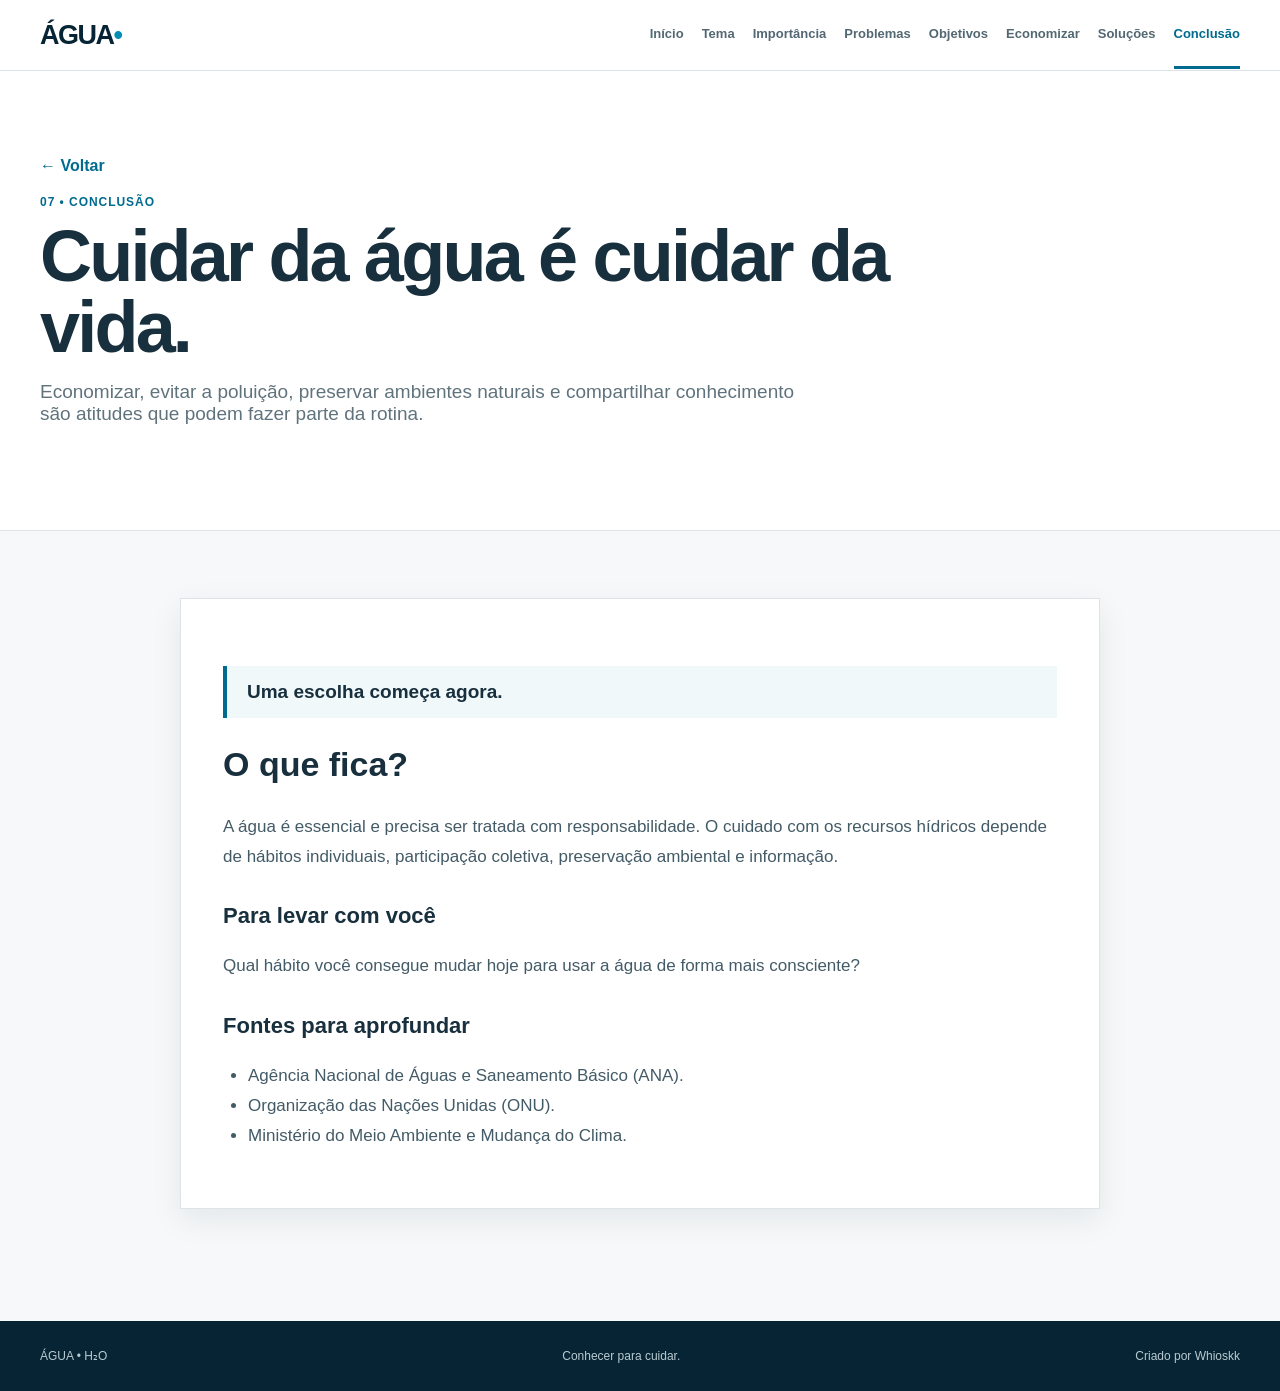
==== conclusao.html @ 2ea6c3ad "Adicionar página Conclusão" ====
<!doctype html><html lang="pt-BR"><head><meta charset="utf-8"><meta name="viewport" content="width=device-width,initial-scale=1"><title>Conclusão | Água</title><link rel="stylesheet" href="styles.css"></head><body><header class="top"><div class="topbar"><a class="brand" href="index.html">ÁGUA<span>•</span></a><nav class="menu"><a href="index.html">Início</a><a href="tema.html">Tema</a><a href="importancia.html">Importância</a><a href="problemas.html">Problemas</a><a href="objetivos.html">Objetivos</a><a href="economizar.html">Economizar</a><a href="solucoes.html">Soluções</a><a class="active" href="conclusao.html">Conclusão</a></nav></div></header><main><section class="hero"><div class="container"><a class="back" href="index.html">← Voltar</a><div class="kicker">07 • Conclusão</div><h1>Cuidar da água é cuidar da vida.</h1><p>Economizar, evitar a poluição, preservar ambientes naturais e compartilhar conhecimento são atitudes que podem fazer parte da rotina.</p></div></section><section class="container"><div class="article"><div class="quote">Uma escolha começa agora.</div><h2>O que fica?</h2><p>A água é essencial e precisa ser tratada com responsabilidade. O cuidado com os recursos hídricos depende de hábitos individuais, participação coletiva, preservação ambiental e informação.</p><h3>Para levar com você</h3><p>Qual hábito você consegue mudar hoje para usar a água de forma mais consciente?</p><h3>Fontes para aprofundar</h3><ul><li>Agência Nacional de Águas e Saneamento Básico (ANA).</li><li>Organização das Nações Unidas (ONU).</li><li>Ministério do Meio Ambiente e Mudança do Clima.</li></ul></div></section></main><footer class="footer"><div class="footerin"><span>ÁGUA • H₂O</span><span>Conhecer para cuidar.</span><span>Criado por Whioskk</span></div></footer></body></html>
---- styles.css ----
:root{--blue:#006b8f;--blue2:#008eb7;--deep:#062433;--ink:#182f3d;--muted:#60737d;--bg:#f6f8f9;--white:#fff;--line:#dce4e8;--red:#d9272e;--shadow:0 10px 30px rgba(11,39,53,.08)}*{box-sizing:border-box}html{scroll-behavior:smooth}body{margin:0;background:var(--bg);color:var(--ink);font-family:Arial,Helvetica,sans-serif}a{text-decoration:none;color:inherit}.top{background:#fff;border-bottom:1px solid var(--line);position:sticky;top:0;z-index:50}.topbar{max-width:1240px;margin:auto;height:70px;padding:0 20px;display:flex;align-items:center;justify-content:space-between}.brand{font-size:27px;font-weight:900;letter-spacing:-1.5px;color:var(--deep)}.brand span{color:var(--blue2)}.menu{display:flex;gap:18px;align-items:center}.menu a{font-size:13px;font-weight:700;color:#536873;padding:25px 0;border-bottom:3px solid transparent}.menu a:hover,.menu a.active{color:var(--blue);border-color:var(--blue)}.ticker{background:var(--deep);color:#fff;font-size:12px}.tickerin{max-width:1240px;margin:auto;padding:9px 20px;display:flex;gap:15px}.ticker b{color:#8fe6f4}.container{max-width:1240px;margin:auto;padding:32px 20px}.hero{background:#fff;border-bottom:1px solid var(--line);padding:54px 0}.heroGrid{display:grid;grid-template-columns:1.45fr .75fr;gap:30px}.kicker{color:var(--blue);font-size:12px;font-weight:900;text-transform:uppercase;letter-spacing:.08em}.hero h1{font-size:clamp(42px,6vw,72px);line-height:.98;letter-spacing:-2.8px;margin:12px 0 18px;max-width:850px}.hero p{font-size:19px;color:var(--muted);max-width:760px}.waterbox{min-height:340px;border-radius:4px;background:linear-gradient(155deg,#b9edf4,#008cb5 60%,#004b6a);position:relative;overflow:hidden;box-shadow:var(--shadow)}.waterbox:before{content:"";position:absolute;inset:-80%;background:repeating-radial-gradient(ellipse,transparent 0 24px,#ffffff20 25px 27px,transparent 28px 55px);animation:flow 12s linear infinite}.waterline{position:absolute;left:-10%;width:120%;height:100px;border-radius:50%;bottom:55px;background:#ffffff25;animation:wave 5s ease-in-out infinite}.drop{position:absolute;border:1px solid #ffffff55;border-radius:50%;animation:float 4s ease-in-out infinite}.d1{width:50px;height:50px;right:70px;top:65px}.d2{width:20px;height:20px;left:60px;top:100px;animation-delay:-2s}.waterlabel{position:absolute;bottom:22px;left:25px;color:#fff;z-index:2}.waterlabel strong{display:block;font-size:48px}.grid{display:grid;grid-template-columns:repeat(3,1fr);gap:20px}.sectionTitle{display:flex;align-items:end;justify-content:space-between;border-bottom:2px solid var(--deep);margin:12px 0 20px;padding-bottom:10px}.sectionTitle h2{margin:0;font-size:25px}.sectionTitle a{font-size:12px;color:var(--blue);font-weight:800}.card{background:#fff;border:1px solid var(--line);box-shadow:var(--shadow);border-radius:4px;overflow:hidden;transition:.25s}.card:hover{transform:translateY(-4px);box-shadow:0 15px 35px rgba(11,39,53,.13)}.cardTop{height:8px;background:var(--blue)}.cardBody{padding:22px}.cardBody h3{font-size:23px;line-height:1.12;margin:5px 0 10px}.cardBody p{color:var(--muted);line-height:1.6}.meta{font-size:11px;color:var(--blue);font-weight:900;text-transform:uppercase}.arrow{font-weight:900;color:var(--blue);font-size:13px}.article{max-width:920px;margin:35px auto;background:#fff;border:1px solid var(--line);padding:42px;box-shadow:var(--shadow)}.article h2{font-size:34px;line-height:1.1}.article h3{font-size:22px;margin-top:32px}.article p,.article li{font-size:17px;line-height:1.75;color:#435b67}.article ul{padding-left:25px}.quote{border-left:4px solid var(--blue);padding:15px 20px;background:#f0f8fa;margin:25px 0;font-size:19px;font-weight:700}.back{display:inline-block;margin-bottom:20px;color:var(--blue);font-weight:800}.footer{margin-top:45px;background:var(--deep);color:#b9cbd2}.footerin{max-width:1240px;margin:auto;padding:28px 20px;display:flex;justify-content:space-between;font-size:12px}.mobileMenu{display:none}@keyframes flow{to{transform:rotate(-12deg) translate(120px,80px)}}@keyframes wave{0%,100%{transform:translateX(-3%) rotate(-2deg)}50%{transform:translateX(3%) rotate(2deg)}}@keyframes float{0%,100%{transform:translateY(0)}50%{transform:translateY(-18px)}}@media(max-width:850px){.menu{display:none}.mobileMenu{display:block}.heroGrid{grid-template-columns:1fr}.waterbox{min-height:250px}.grid{grid-template-columns:1fr}.article{padding:25px}.hero{padding:35px 0}.hero h1{letter-spacing:-1.8px}.footerin{flex-direction:column;gap:8px}}
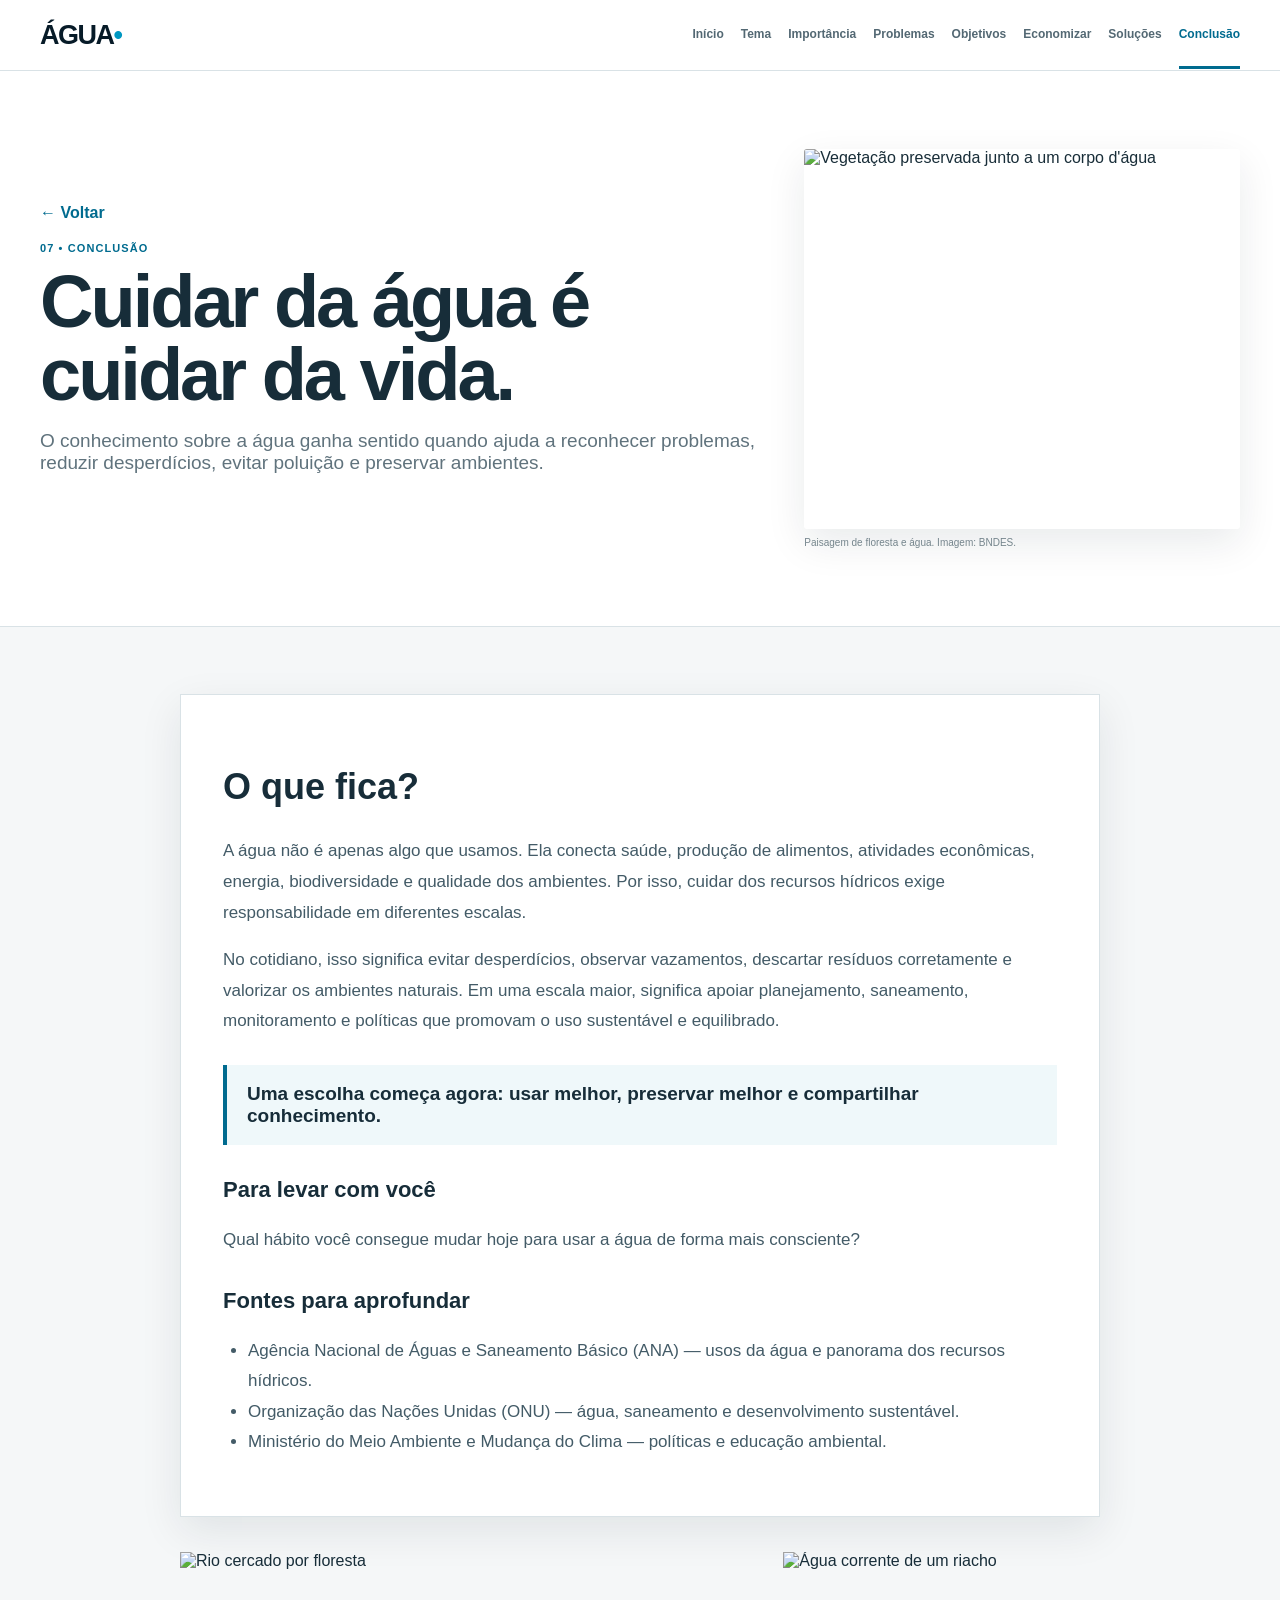
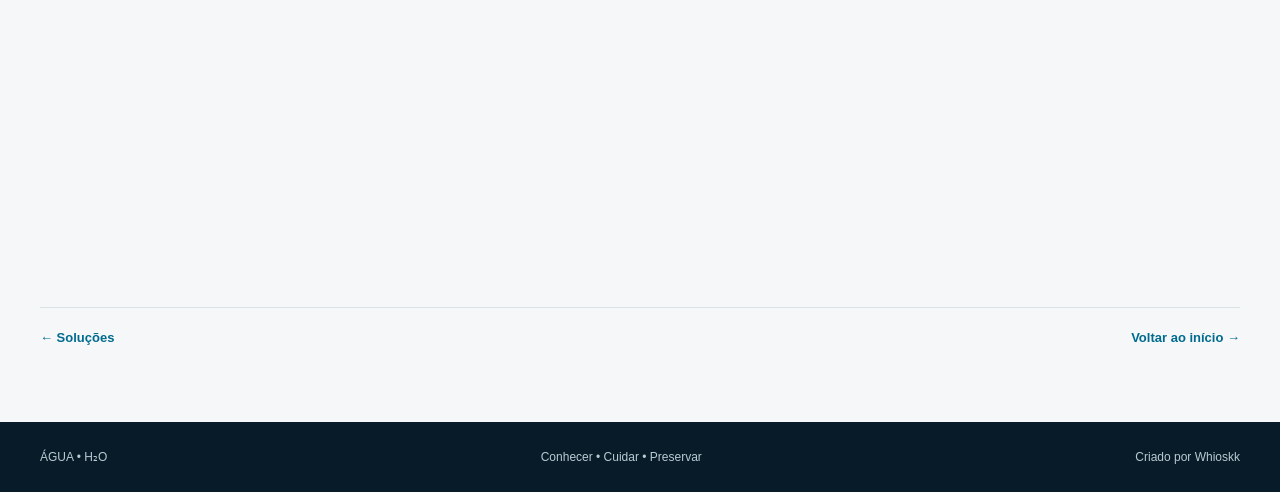
==== commit 13beed97: "Completar Conclusão com síntese, referências e fotografia" ====
--- a/conclusao.html
+++ b/conclusao.html
@@ -1 +1 @@
-<!doctype html><html lang="pt-BR"><head><meta charset="utf-8"><meta name="viewport" content="width=device-width,initial-scale=1"><title>Conclusão | Água</title><link rel="stylesheet" href="styles.css"></head><body><header class="top"><div class="topbar"><a class="brand" href="index.html">ÁGUA<span>•</span></a><nav class="menu"><a href="index.html">Início</a><a href="tema.html">Tema</a><a href="importancia.html">Importância</a><a href="problemas.html">Problemas</a><a href="objetivos.html">Objetivos</a><a href="economizar.html">Economizar</a><a href="solucoes.html">Soluções</a><a class="active" href="conclusao.html">Conclusão</a></nav></div></header><main><section class="hero"><div class="container"><a class="back" href="index.html">← Voltar</a><div class="kicker">07 • Conclusão</div><h1>Cuidar da água é cuidar da vida.</h1><p>Economizar, evitar a poluição, preservar ambientes naturais e compartilhar conhecimento são atitudes que podem fazer parte da rotina.</p></div></section><section class="container"><div class="article"><div class="quote">Uma escolha começa agora.</div><h2>O que fica?</h2><p>A água é essencial e precisa ser tratada com responsabilidade. O cuidado com os recursos hídricos depende de hábitos individuais, participação coletiva, preservação ambiental e informação.</p><h3>Para levar com você</h3><p>Qual hábito você consegue mudar hoje para usar a água de forma mais consciente?</p><h3>Fontes para aprofundar</h3><ul><li>Agência Nacional de Águas e Saneamento Básico (ANA).</li><li>Organização das Nações Unidas (ONU).</li><li>Ministério do Meio Ambiente e Mudança do Clima.</li></ul></div></section></main><footer class="footer"><div class="footerin"><span>ÁGUA • H₂O</span><span>Conhecer para cuidar.</span><span>Criado por Whioskk</span></div></footer></body></html>+<!doctype html><html lang="pt-BR"><head><meta charset="utf-8"><meta name="viewport" content="width=device-width,initial-scale=1"><meta name="description" content="Síntese sobre a importância da água e a responsabilidade de preservá-la."><title>Conclusão | Água</title><link rel="stylesheet" href="styles.css"></head><body><header class="top"><div class="topbar"><a class="brand" href="index.html">ÁGUA<span>•</span></a><nav class="menu"><a href="index.html">Início</a><a href="tema.html">Tema</a><a href="importancia.html">Importância</a><a href="problemas.html">Problemas</a><a href="objetivos.html">Objetivos</a><a href="economizar.html">Economizar</a><a href="solucoes.html">Soluções</a><a class="active" href="conclusao.html">Conclusão</a></nav></div></header><main><section class="hero"><div class="container heroGrid"><div><a class="back" href="index.html">← Voltar</a><div class="kicker">07 • Conclusão</div><h1>Cuidar da água é cuidar da vida.</h1><p>O conhecimento sobre a água ganha sentido quando ajuda a reconhecer problemas, reduzir desperdícios, evitar poluição e preservar ambientes.</p></div><div><img class="heroImage" src="https://agenciadenoticias.bndes.gov.br/export/sites/abn/.galleries/imagegallery/Reproducao-Agencia-Brasil.png" alt="Vegetação preservada junto a um corpo d'água" loading="eager"><div class="imageCaption">Paisagem de floresta e água. Imagem: BNDES.</div></div></div></section><section class="container"><div class="article"><h2>O que fica?</h2><p>A água não é apenas algo que usamos. Ela conecta saúde, produção de alimentos, atividades econômicas, energia, biodiversidade e qualidade dos ambientes. Por isso, cuidar dos recursos hídricos exige responsabilidade em diferentes escalas.</p><p>No cotidiano, isso significa evitar desperdícios, observar vazamentos, descartar resíduos corretamente e valorizar os ambientes naturais. Em uma escala maior, significa apoiar planejamento, saneamento, monitoramento e políticas que promovam o uso sustentável e equilibrado.</p><div class="quote">Uma escolha começa agora: usar melhor, preservar melhor e compartilhar conhecimento.</div><h3>Para levar com você</h3><p>Qual hábito você consegue mudar hoje para usar a água de forma mais consciente?</p><h3>Fontes para aprofundar</h3><ul><li>Agência Nacional de Águas e Saneamento Básico (ANA) — usos da água e panorama dos recursos hídricos.</li><li>Organização das Nações Unidas (ONU) — água, saneamento e desenvolvimento sustentável.</li><li>Ministério do Meio Ambiente e Mudança do Clima — políticas e educação ambiental.</li></ul></div><div class="photoStrip"><img src="https://newses.cgtn.com/n/BfJEA-CIA-EcA/BaGdIEA.jpg" alt="Rio cercado por floresta" loading="lazy"><img src="https://www.americanrivers.org/wp-content/uploads/2025/01/AdobeStock_509434408.jpeg" alt="Água corrente de um riacho" loading="lazy"></div><div class="nextnav"><a href="solucoes.html">← Soluções</a><a href="index.html">Voltar ao início →</a></div></section></main><footer class="footer"><div class="footerin"><span>ÁGUA • H₂O</span><span>Conhecer • Cuidar • Preservar</span><span>Criado por Whioskk</span></div></footer></body></html>
--- a/styles.css
+++ b/styles.css
@@ -1 +1 @@
-:root{--blue:#006b8f;--blue2:#008eb7;--deep:#062433;--ink:#182f3d;--muted:#60737d;--bg:#f6f8f9;--white:#fff;--line:#dce4e8;--red:#d9272e;--shadow:0 10px 30px rgba(11,39,53,.08)}*{box-sizing:border-box}html{scroll-behavior:smooth}body{margin:0;background:var(--bg);color:var(--ink);font-family:Arial,Helvetica,sans-serif}a{text-decoration:none;color:inherit}.top{background:#fff;border-bottom:1px solid var(--line);position:sticky;top:0;z-index:50}.topbar{max-width:1240px;margin:auto;height:70px;padding:0 20px;display:flex;align-items:center;justify-content:space-between}.brand{font-size:27px;font-weight:900;letter-spacing:-1.5px;color:var(--deep)}.brand span{color:var(--blue2)}.menu{display:flex;gap:18px;align-items:center}.menu a{font-size:13px;font-weight:700;color:#536873;padding:25px 0;border-bottom:3px solid transparent}.menu a:hover,.menu a.active{color:var(--blue);border-color:var(--blue)}.ticker{background:var(--deep);color:#fff;font-size:12px}.tickerin{max-width:1240px;margin:auto;padding:9px 20px;display:flex;gap:15px}.ticker b{color:#8fe6f4}.container{max-width:1240px;margin:auto;padding:32px 20px}.hero{background:#fff;border-bottom:1px solid var(--line);padding:54px 0}.heroGrid{display:grid;grid-template-columns:1.45fr .75fr;gap:30px}.kicker{color:var(--blue);font-size:12px;font-weight:900;text-transform:uppercase;letter-spacing:.08em}.hero h1{font-size:clamp(42px,6vw,72px);line-height:.98;letter-spacing:-2.8px;margin:12px 0 18px;max-width:850px}.hero p{font-size:19px;color:var(--muted);max-width:760px}.waterbox{min-height:340px;border-radius:4px;background:linear-gradient(155deg,#b9edf4,#008cb5 60%,#004b6a);position:relative;overflow:hidden;box-shadow:var(--shadow)}.waterbox:before{content:"";position:absolute;inset:-80%;background:repeating-radial-gradient(ellipse,transparent 0 24px,#ffffff20 25px 27px,transparent 28px 55px);animation:flow 12s linear infinite}.waterline{position:absolute;left:-10%;width:120%;height:100px;border-radius:50%;bottom:55px;background:#ffffff25;animation:wave 5s ease-in-out infinite}.drop{position:absolute;border:1px solid #ffffff55;border-radius:50%;animation:float 4s ease-in-out infinite}.d1{width:50px;height:50px;right:70px;top:65px}.d2{width:20px;height:20px;left:60px;top:100px;animation-delay:-2s}.waterlabel{position:absolute;bottom:22px;left:25px;color:#fff;z-index:2}.waterlabel strong{display:block;font-size:48px}.grid{display:grid;grid-template-columns:repeat(3,1fr);gap:20px}.sectionTitle{display:flex;align-items:end;justify-content:space-between;border-bottom:2px solid var(--deep);margin:12px 0 20px;padding-bottom:10px}.sectionTitle h2{margin:0;font-size:25px}.sectionTitle a{font-size:12px;color:var(--blue);font-weight:800}.card{background:#fff;border:1px solid var(--line);box-shadow:var(--shadow);border-radius:4px;overflow:hidden;transition:.25s}.card:hover{transform:translateY(-4px);box-shadow:0 15px 35px rgba(11,39,53,.13)}.cardTop{height:8px;background:var(--blue)}.cardBody{padding:22px}.cardBody h3{font-size:23px;line-height:1.12;margin:5px 0 10px}.cardBody p{color:var(--muted);line-height:1.6}.meta{font-size:11px;color:var(--blue);font-weight:900;text-transform:uppercase}.arrow{font-weight:900;color:var(--blue);font-size:13px}.article{max-width:920px;margin:35px auto;background:#fff;border:1px solid var(--line);padding:42px;box-shadow:var(--shadow)}.article h2{font-size:34px;line-height:1.1}.article h3{font-size:22px;margin-top:32px}.article p,.article li{font-size:17px;line-height:1.75;color:#435b67}.article ul{padding-left:25px}.quote{border-left:4px solid var(--blue);padding:15px 20px;background:#f0f8fa;margin:25px 0;font-size:19px;font-weight:700}.back{display:inline-block;margin-bottom:20px;color:var(--blue);font-weight:800}.footer{margin-top:45px;background:var(--deep);color:#b9cbd2}.footerin{max-width:1240px;margin:auto;padding:28px 20px;display:flex;justify-content:space-between;font-size:12px}.mobileMenu{display:none}@keyframes flow{to{transform:rotate(-12deg) translate(120px,80px)}}@keyframes wave{0%,100%{transform:translateX(-3%) rotate(-2deg)}50%{transform:translateX(3%) rotate(2deg)}}@keyframes float{0%,100%{transform:translateY(0)}50%{transform:translateY(-18px)}}@media(max-width:850px){.menu{display:none}.mobileMenu{display:block}.heroGrid{grid-template-columns:1fr}.waterbox{min-height:250px}.grid{grid-template-columns:1fr}.article{padding:25px}.hero{padding:35px 0}.hero h1{letter-spacing:-1.8px}.footerin{flex-direction:column;gap:8px}}+:root{--blue:#006b8f;--blue2:#0098c2;--deep:#071b28;--ink:#172d39;--muted:#60737d;--bg:#f5f7f8;--white:#fff;--line:#d9e2e6;--soft:#edf5f7;--shadow:0 14px 40px rgba(8,36,49,.09)}*{box-sizing:border-box}html{scroll-behavior:smooth}body{margin:0;background:var(--bg);color:var(--ink);font-family:Arial,Helvetica,sans-serif}a{text-decoration:none;color:inherit}.top{background:#fff;border-bottom:1px solid var(--line);position:sticky;top:0;z-index:50}.topbar{max-width:1240px;margin:auto;min-height:70px;padding:0 20px;display:flex;align-items:center;justify-content:space-between}.brand{font-size:27px;font-weight:900;letter-spacing:-1.5px;color:var(--deep)}.brand span{color:var(--blue2)}.menu{display:flex;gap:17px;align-items:center}.menu a{font-size:12px;font-weight:800;color:#536873;padding:25px 0;border-bottom:3px solid transparent;transition:.2s}.menu a:hover,.menu a.active{color:var(--blue);border-color:var(--blue)}.ticker{background:var(--deep);color:#fff;font-size:12px}.tickerin{max-width:1240px;margin:auto;padding:9px 20px;display:flex;gap:15px}.ticker b{color:#8fe6f4}.container{max-width:1240px;margin:auto;padding:32px 20px}.hero{background:#fff;border-bottom:1px solid var(--line);padding:46px 0}.heroGrid{display:grid;grid-template-columns:1.25fr .75fr;gap:38px;align-items:center}.kicker{color:var(--blue);font-size:11px;font-weight:900;text-transform:uppercase;letter-spacing:.1em}.hero h1{font-size:clamp(42px,6vw,74px);line-height:.98;letter-spacing:-3px;margin:12px 0 18px;max-width:900px}.hero p{font-size:19px;color:var(--muted);max-width:780px}.heroImage{width:100%;height:380px;object-fit:cover;display:block;border-radius:3px;filter:saturate(.95);box-shadow:var(--shadow)}.imageCaption{font-size:10px;color:#7a8a91;margin-top:8px}.grid{display:grid;grid-template-columns:repeat(3,1fr);gap:20px}.card{background:#fff;border:1px solid var(--line);box-shadow:var(--shadow);border-radius:3px;overflow:hidden;transition:.25s}.card:hover{transform:translateY(-4px);box-shadow:0 18px 42px rgba(11,39,53,.14)}.cardImage{width:100%;height:190px;object-fit:cover;display:block}.cardTop{height:6px;background:var(--blue)}.cardBody{padding:22px}.cardBody h3{font-size:23px;line-height:1.12;margin:5px 0 10px}.cardBody p{color:var(--muted);line-height:1.65}.meta{font-size:10px;color:var(--blue);font-weight:900;text-transform:uppercase;letter-spacing:.06em}.sectionLabel{max-width:900px;margin:0 auto 22px;text-align:center}.sectionLabel h2{font-size:34px;line-height:1.08;margin:7px 0}.sectionLabel p{color:var(--muted);font-size:16px}.article{max-width:920px;margin:35px auto;background:#fff;border:1px solid var(--line);padding:42px;box-shadow:var(--shadow)}.article h2{font-size:36px;line-height:1.1}.article h3{font-size:22px;margin-top:32px}.article p,.article li{font-size:17px;line-height:1.8;color:#435b67}.article ul{padding-left:25px}.articleImage{width:100%;height:370px;object-fit:cover;margin:0 0 28px;display:block}.quote{border-left:4px solid var(--blue);padding:18px 20px;background:#eff8fa;margin:28px 0;font-size:19px;font-weight:700}.factbar{display:grid;grid-template-columns:repeat(3,1fr);border-top:1px solid var(--line);border-bottom:1px solid var(--line);background:var(--soft);margin:0 0 30px}.fact{padding:22px;border-right:1px solid var(--line)}.fact:last-child{border:0}.fact strong{display:block;color:var(--blue);font-size:29px}.fact span{color:var(--muted);font-size:12px}.back{display:inline-block;margin-bottom:20px;color:var(--blue);font-weight:800}.nextnav{display:flex;justify-content:space-between;gap:15px;margin-top:35px;border-top:1px solid var(--line);padding-top:22px}.nextnav a{font-weight:800;color:var(--blue);font-size:13px}.footer{margin-top:45px;background:var(--deep);color:#b9cbd2}.footerin{max-width:1240px;margin:auto;padding:28px 20px;display:flex;justify-content:space-between;font-size:12px}.photoStrip{display:grid;grid-template-columns:1.3fr .7fr;gap:15px;margin:30px auto;max-width:920px}.photoStrip img{width:100%;height:240px;object-fit:cover;display:block}.photoStrip img:first-child{height:320px}.checklist{display:grid;grid-template-columns:1fr 1fr;gap:14px;margin:25px 0}.check{padding:19px;background:#f5fafb;border:1px solid var(--line)}.check b{display:block;margin-bottom:5px}.check p{font-size:14px;margin:0}.mobileMenu{display:none}@media(max-width:850px){.menu{display:none}.mobileMenu{display:block}.heroGrid{grid-template-columns:1fr}.heroImage{height:270px}.grid{grid-template-columns:1fr}.article{padding:25px}.hero{padding:35px 0}.hero h1{letter-spacing:-1.8px}.footerin{flex-direction:column;gap:8px}.factbar,.checklist,.photoStrip{grid-template-columns:1fr}.photoStrip img,.photoStrip img:first-child{height:230px}}@media(prefers-reduced-motion:reduce){*{scroll-behavior:auto!important;transition:none!important}}
